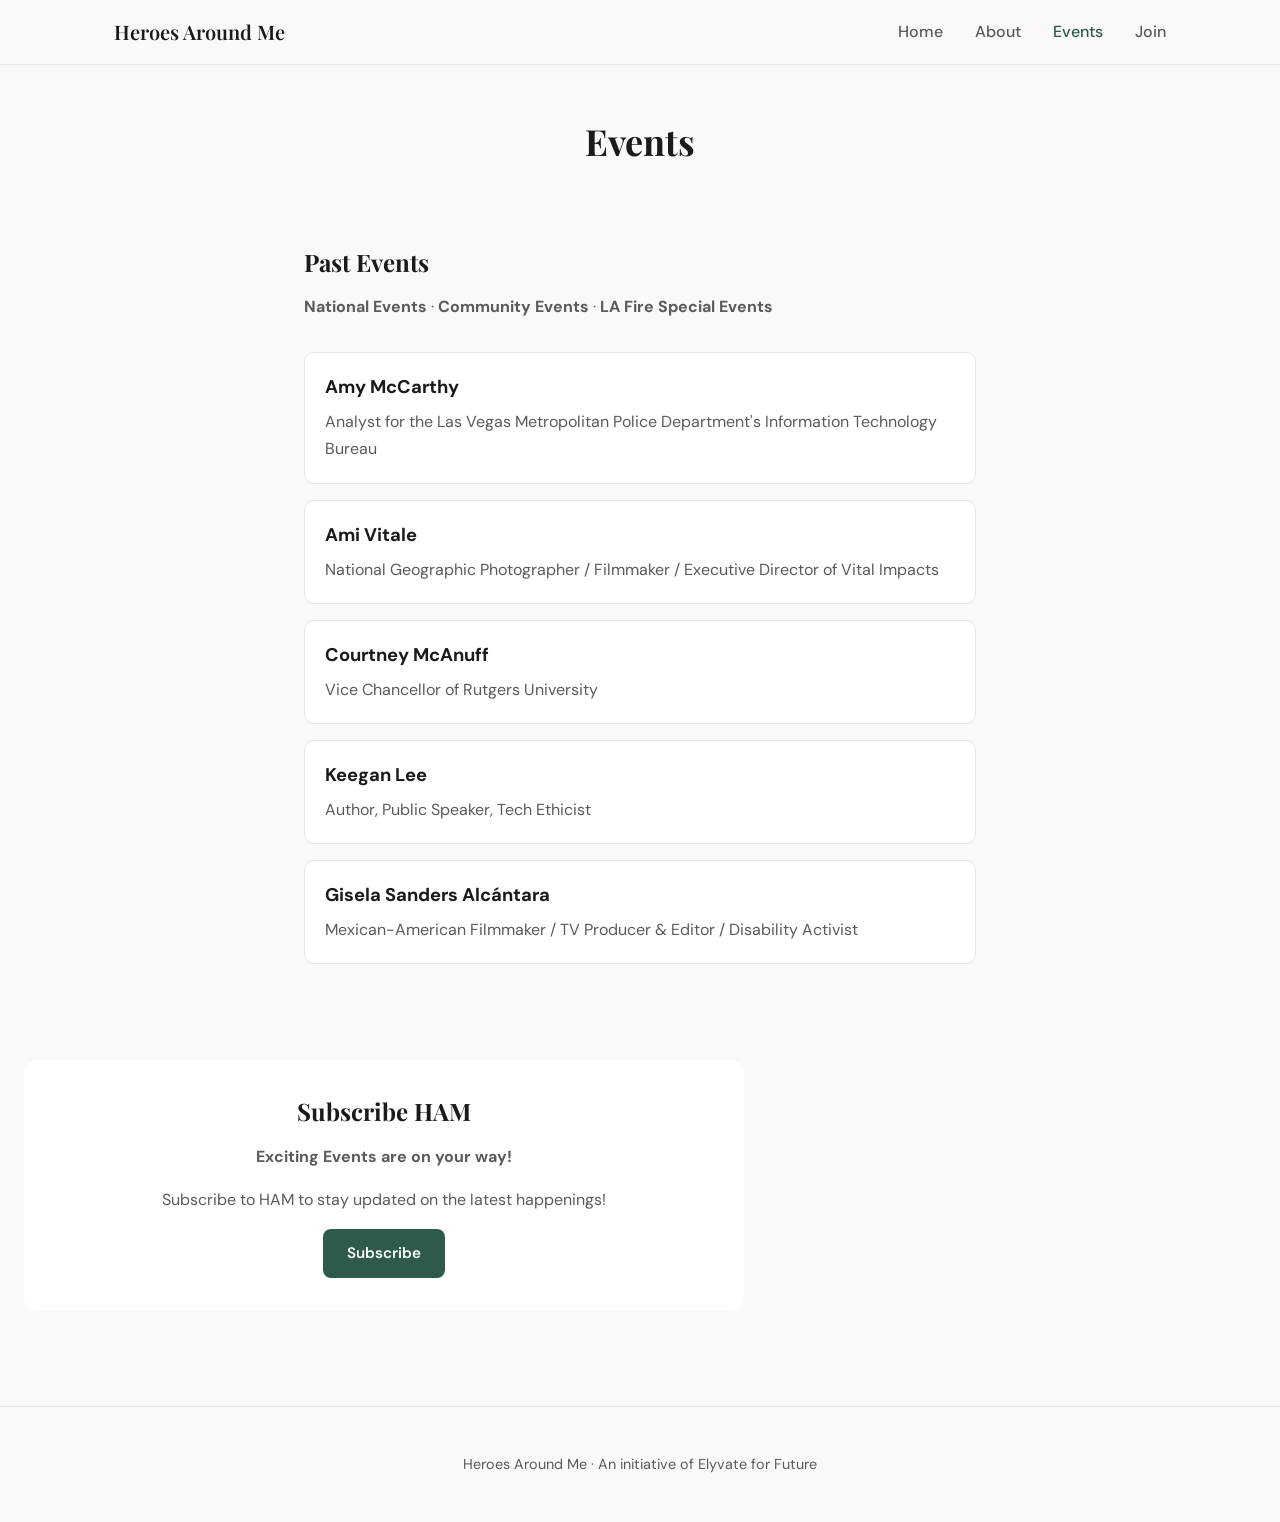
==== events.html @ 098ad3ad "Initial commit: Heroes Around Me website - Home, About, Events, Join pages Made-with: Cursor" ====
<!DOCTYPE html>
<html lang="en">
<head>
  <meta charset="UTF-8">
  <meta name="viewport" content="width=device-width, initial-scale=1">
  <title>EVENTS | Heroes Around Me</title>
  <link rel="icon" href="https://static.wixstatic.com/media/87d954_ff9240f6d186488fb4a03224f5905642%7Emv2.png/v1/fill/w_32%2Ch_32%2Clg_1%2Cusm_0.66_1.00_0.01/87d954_ff9240f6d186488fb4a03224f5905642%7Emv2.png" type="image/png">
  <link rel="stylesheet" href="css/style.css">
  <link rel="preconnect" href="https://fonts.googleapis.com">
  <link rel="preconnect" href="https://fonts.gstatic.com" crossorigin>
  <link href="https://fonts.googleapis.com/css2?family=DM+Sans:ital,opsz,wght@0,9..40,400;0,9..40,500;0,9..40,600;0,9..40,700&family=Playfair+Display:wght@600;700&display=swap" rel="stylesheet">
</head>
<body>
  <header class="site-header">
    <nav class="nav">
      <a href="index.html" class="logo">Heroes Around Me</a>
      <ul class="nav-links">
        <li><a href="index.html">Home</a></li>
        <li><a href="about.html">About</a></li>
        <li><a href="events.html" class="active">Events</a></li>
        <li><a href="join.html">Join</a></li>
      </ul>
      <button class="nav-toggle" aria-label="Toggle menu">
        <span></span><span></span><span></span>
      </button>
    </nav>
  </header>

  <main>
    <header class="page-header">
      <h1>Events</h1>
    </header>

    <section class="content-section">
      <h2>Past Events</h2>
      <p><strong>National Events</strong> · <strong>Community Events</strong> · <strong>LA Fire Special Events</strong></p>
      <div class="events-list">
        <div class="event-card">
          <h3>Amy McCarthy</h3>
          <p>Analyst for the Las Vegas Metropolitan Police Department's Information Technology Bureau</p>
        </div>
        <div class="event-card">
          <h3>Ami Vitale</h3>
          <p>National Geographic Photographer / Filmmaker / Executive Director of Vital Impacts</p>
        </div>
        <div class="event-card">
          <h3>Courtney McAnuff</h3>
          <p>Vice Chancellor of Rutgers University</p>
        </div>
        <div class="event-card">
          <h3>Keegan Lee</h3>
          <p>Author, Public Speaker, Tech Ethicist</p>
        </div>
        <div class="event-card">
          <h3>Gisela Sanders Alcántara</h3>
          <p>Mexican-American Filmmaker / TV Producer & Editor / Disability Activist</p>
        </div>
      </div>
    </section>

    <section class="content-section subscribe-section">
      <h2>Subscribe HAM</h2>
      <p><strong>Exciting Events are on your way!</strong></p>
      <p>Subscribe to HAM to stay updated on the latest happenings!</p>
      <a href="subscribe.html" class="btn btn-primary">Subscribe</a>
    </section>
  </main>

  <footer class="site-footer">
    <p>Heroes Around Me · An initiative of Elyvate for Future</p>
  </footer>

  <script src="js/main.js"></script>
</body>
</html>
---- css/style.css ----
/* Heroes Around Me - Website Styles */
:root {
  --color-bg: #faf9f7;
  --color-surface: #fff;
  --color-text: #1a1a1a;
  --color-text-muted: #5a5a5a;
  --color-accent: #2d5a4a;
  --color-accent-hover: #3d7a5a;
  --color-border: #e8e6e3;
  --font-display: 'Playfair Display', Georgia, serif;
  --font-body: 'DM Sans', -apple-system, sans-serif;
  --max-width: 720px;
  --header-height: 64px;
}

*, *::before, *::after { box-sizing: border-box; }
html { scroll-behavior: smooth; }
body {
  margin: 0;
  font-family: var(--font-body);
  font-size: 16px;
  line-height: 1.6;
  color: var(--color-text);
  background: var(--color-bg);
}

/* Header */
.site-header {
  position: sticky;
  top: 0;
  z-index: 100;
  background: rgba(250, 249, 247, 0.95);
  backdrop-filter: blur(8px);
  border-bottom: 1px solid var(--color-border);
}
.nav {
  max-width: 1100px;
  margin: 0 auto;
  padding: 0 1.5rem;
  height: var(--header-height);
  display: flex;
  align-items: center;
  justify-content: space-between;
}
.logo {
  font-family: var(--font-display);
  font-weight: 600;
  font-size: 1.25rem;
  color: var(--color-text);
  text-decoration: none;
}
.logo:hover { color: var(--color-accent); }
.nav-links {
  display: flex;
  list-style: none;
  margin: 0;
  padding: 0;
  gap: 2rem;
}
.nav-links a {
  color: var(--color-text-muted);
  text-decoration: none;
  font-weight: 500;
  transition: color 0.2s;
}
.nav-links a:hover,
.nav-links a[href].active { color: var(--color-accent); }

.nav-toggle {
  display: none;
  flex-direction: column;
  gap: 5px;
  background: none;
  border: none;
  cursor: pointer;
  padding: 8px;
}
.nav-toggle span {
  display: block;
  width: 24px;
  height: 2px;
  background: var(--color-text);
}

/* Main */
main { padding-bottom: 4rem; }

/* Hero */
.hero {
  max-width: var(--max-width);
  margin: 0 auto;
  padding: 4rem 1.5rem 3rem;
  text-align: center;
}
.hero h1 {
  font-family: var(--font-display);
  font-size: clamp(2rem, 5vw, 2.75rem);
  font-weight: 700;
  line-height: 1.2;
  margin: 0 0 1rem;
  color: var(--color-text);
}
.hero-sub {
  font-size: 1.1rem;
  color: var(--color-text-muted);
  max-width: 540px;
  margin: 0 auto 1.5rem;
}
.about-preview {
  max-width: var(--max-width);
  margin: 0 auto;
  padding: 3rem 1.5rem;
  text-align: center;
  background: var(--color-surface);
  border-radius: 12px;
  margin-inline: 1.5rem;
  box-shadow: 0 1px 3px rgba(0,0,0,0.06);
}
.about-preview h2 {
  font-family: var(--font-display);
  font-size: 1.75rem;
  margin: 0 0 0.5rem;
}
.about-preview h6 {
  font-family: var(--font-body);
  font-size: 0.95rem;
  font-weight: 400;
  color: var(--color-text-muted);
  margin: 0 0 1.5rem;
  line-height: 1.65;
}

/* Buttons */
.btn {
  display: inline-block;
  padding: 0.75rem 1.5rem;
  font-family: var(--font-body);
  font-weight: 600;
  font-size: 0.95rem;
  text-decoration: none;
  border-radius: 8px;
  transition: background 0.2s, color 0.2s;
  border: none;
  cursor: pointer;
}
.btn-primary {
  background: var(--color-accent);
  color: #fff;
}
.btn-primary:hover {
  background: var(--color-accent-hover);
  color: #fff;
}
.btn-secondary {
  background: transparent;
  color: var(--color-accent);
  border: 2px solid var(--color-accent);
}
.btn-secondary:hover {
  background: var(--color-accent);
  color: #fff;
}

/* Page content */
.page-header {
  max-width: var(--max-width);
  margin: 0 auto;
  padding: 3rem 1.5rem 2rem;
  text-align: center;
}
.page-header h1 {
  font-family: var(--font-display);
  font-size: 2.25rem;
  margin: 0 0 0.5rem;
}
.page-header .subtitle {
  font-size: 1rem;
  color: var(--color-text-muted);
}
.content-section {
  max-width: var(--max-width);
  margin: 0 auto;
  padding: 0 1.5rem 2rem;
}
.content-section h2 {
  font-family: var(--font-display);
  font-size: 1.5rem;
  margin: 2rem 0 0.75rem;
}
.content-section h3 {
  font-size: 1.15rem;
  margin: 1.5rem 0 0.5rem;
}
.content-section p {
  color: var(--color-text-muted);
  margin: 0 0 1rem;
  line-height: 1.7;
}
.content-section h6 {
  font-size: 0.9rem;
  font-weight: 400;
  color: var(--color-text-muted);
  margin: 0 0 1rem;
  line-height: 1.65;
}

/* Join roles grid */
.roles-grid {
  display: grid;
  grid-template-columns: repeat(auto-fill, minmax(200px, 1fr));
  gap: 1rem;
  margin: 2rem 0;
}
.role-card {
  background: var(--color-surface);
  padding: 1.25rem;
  border-radius: 10px;
  border: 1px solid var(--color-border);
}
.role-card h3 { margin-top: 0; }

/* Events list */
.events-list {
  display: flex;
  flex-direction: column;
  gap: 1rem;
  margin: 2rem 0;
}
.event-card {
  background: var(--color-surface);
  padding: 1.25rem;
  border-radius: 10px;
  border: 1px solid var(--color-border);
}
.event-card h3 { margin: 0 0 0.35rem; }
.event-card p { margin: 0; }
.subscribe-section {
  text-align: center;
  padding: 2rem 1.5rem;
  background: var(--color-surface);
  border-radius: 12px;
  margin: 2rem 1.5rem;
}
.subscribe-section h2 { margin-top: 0; }

/* Team section */
.team-grid {
  display: grid;
  grid-template-columns: repeat(auto-fill, minmax(220px, 1fr));
  gap: 1.5rem;
  margin: 2rem 0;
}
.team-card {
  background: var(--color-surface);
  padding: 1.5rem;
  border-radius: 10px;
  text-align: center;
  border: 1px solid var(--color-border);
}
.team-card h3 { margin: 0 0 0.25rem; }
.team-card .role { color: var(--color-accent); font-weight: 600; font-size: 0.9rem; }

/* Footer */
.site-footer {
  text-align: center;
  padding: 2rem 1.5rem;
  border-top: 1px solid var(--color-border);
  color: var(--color-text-muted);
  font-size: 0.9rem;
}

/* Mobile */
@media (max-width: 640px) {
  .nav-links {
    position: fixed;
    top: var(--header-height);
    left: 0;
    right: 0;
    background: var(--color-surface);
    flex-direction: column;
    padding: 1rem;
    gap: 0;
    border-bottom: 1px solid var(--color-border);
    transform: translateY(-100%);
    opacity: 0;
    visibility: hidden;
    transition: transform 0.2s, opacity 0.2s, visibility 0.2s;
  }
  .nav-links.open {
    transform: translateY(0);
    opacity: 1;
    visibility: visible;
  }
  .nav-links li { padding: 0.75rem 0; }
  .nav-toggle { display: flex; }
}
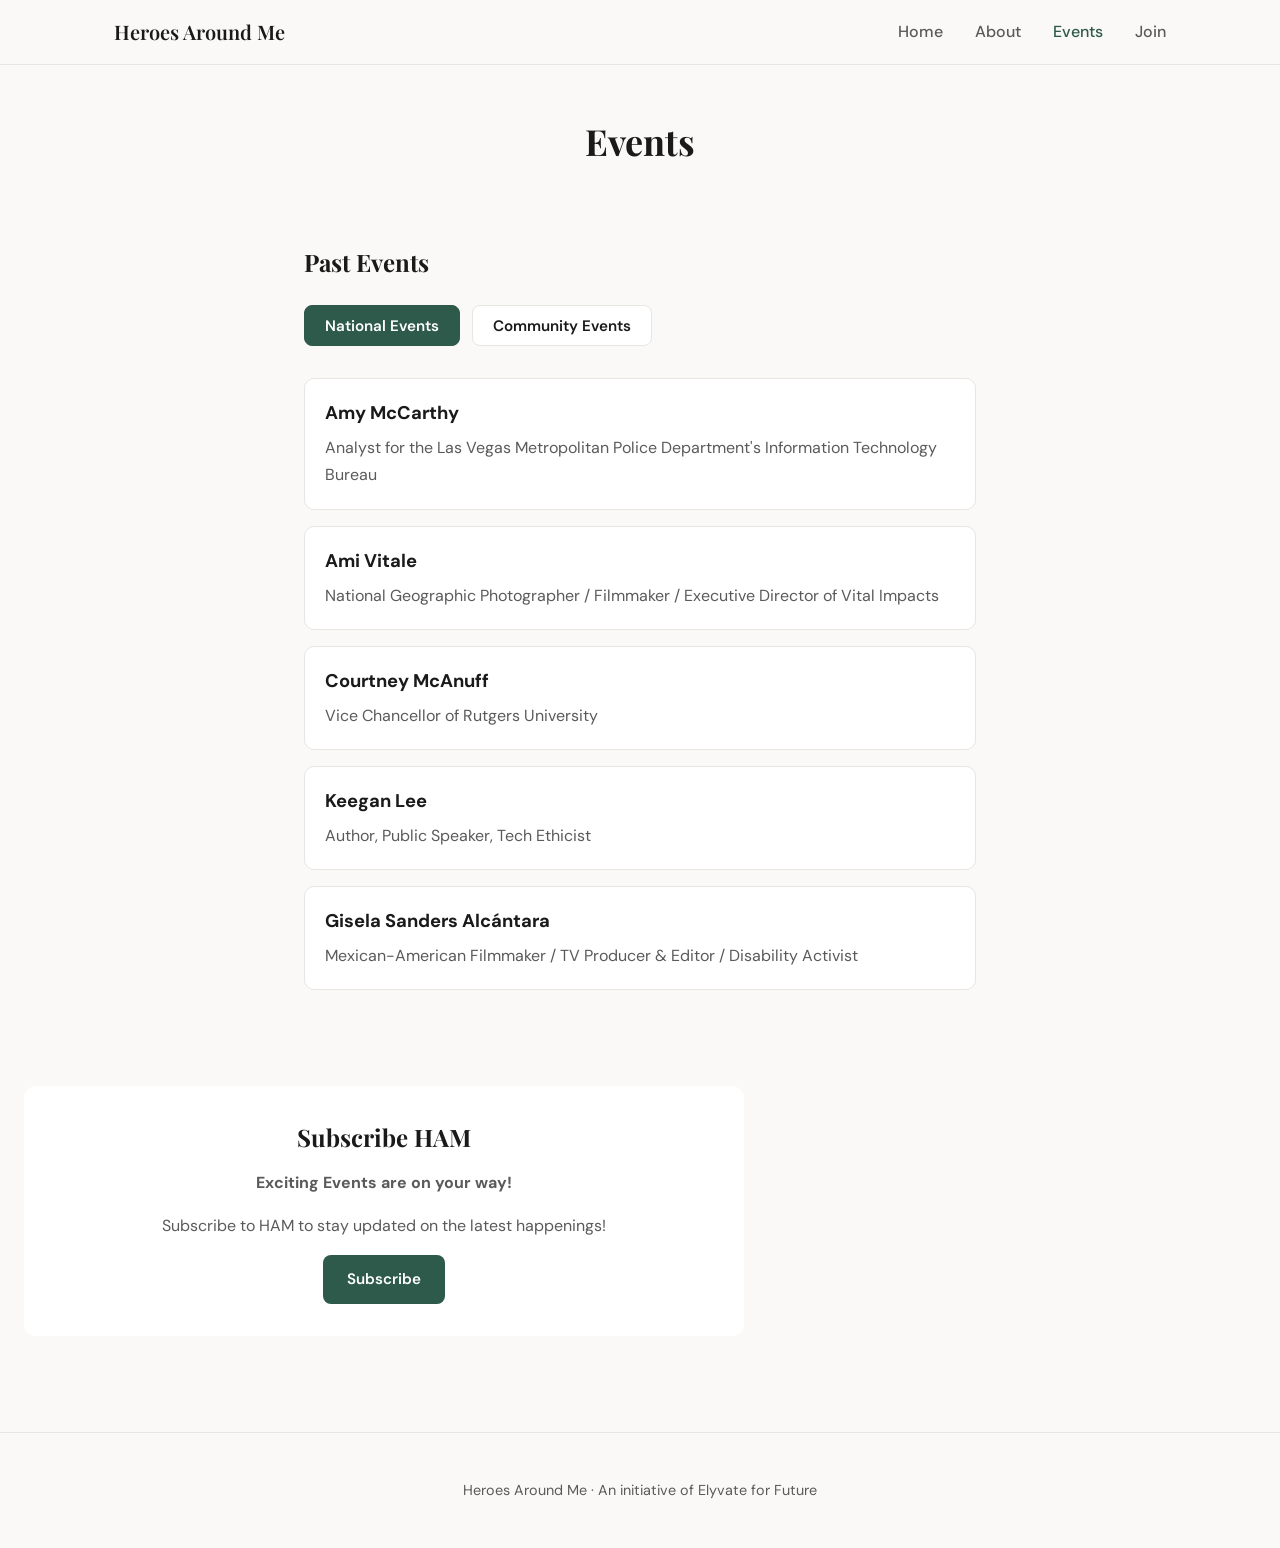
==== commit a924cf69: "Add events tabs, team portraits, and GitHub push guidance. National and community events switch on o" ====
--- a/events.html
+++ b/events.html
@@ -33,28 +33,36 @@
 
     <section class="content-section">
       <h2>Past Events</h2>
-      <p><strong>National Events</strong> · <strong>Community Events</strong> · <strong>LA Fire Special Events</strong></p>
-      <div class="events-list">
-        <div class="event-card">
-          <h3>Amy McCarthy</h3>
-          <p>Analyst for the Las Vegas Metropolitan Police Department's Information Technology Bureau</p>
+      <div class="events-tabs" role="tablist" aria-label="Event categories">
+        <button type="button" class="events-tab is-active" role="tab" id="tab-national" aria-controls="panel-national" aria-selected="true" data-tab="national">National Events</button>
+        <button type="button" class="events-tab" role="tab" id="tab-community" aria-controls="panel-community" aria-selected="false" data-tab="community">Community Events</button>
+      </div>
+      <div class="events-panel" id="panel-national" role="tabpanel" aria-labelledby="tab-national" data-panel="national">
+        <div class="events-list">
+          <div class="event-card">
+            <h3>Amy McCarthy</h3>
+            <p>Analyst for the Las Vegas Metropolitan Police Department's Information Technology Bureau</p>
+          </div>
+          <div class="event-card">
+            <h3>Ami Vitale</h3>
+            <p>National Geographic Photographer / Filmmaker / Executive Director of Vital Impacts</p>
+          </div>
+          <div class="event-card">
+            <h3>Courtney McAnuff</h3>
+            <p>Vice Chancellor of Rutgers University</p>
+          </div>
+          <div class="event-card">
+            <h3>Keegan Lee</h3>
+            <p>Author, Public Speaker, Tech Ethicist</p>
+          </div>
+          <div class="event-card">
+            <h3>Gisela Sanders Alcántara</h3>
+            <p>Mexican-American Filmmaker / TV Producer & Editor / Disability Activist</p>
+          </div>
         </div>
-        <div class="event-card">
-          <h3>Ami Vitale</h3>
-          <p>National Geographic Photographer / Filmmaker / Executive Director of Vital Impacts</p>
-        </div>
-        <div class="event-card">
-          <h3>Courtney McAnuff</h3>
-          <p>Vice Chancellor of Rutgers University</p>
-        </div>
-        <div class="event-card">
-          <h3>Keegan Lee</h3>
-          <p>Author, Public Speaker, Tech Ethicist</p>
-        </div>
-        <div class="event-card">
-          <h3>Gisela Sanders Alcántara</h3>
-          <p>Mexican-American Filmmaker / TV Producer & Editor / Disability Activist</p>
-        </div>
+      </div>
+      <div class="events-panel is-hidden" id="panel-community" role="tabpanel" aria-labelledby="tab-community" data-panel="community" hidden>
+        <p class="events-empty">No community events listed yet.</p>
       </div>
     </section>
 
--- a/css/style.css
+++ b/css/style.css
@@ -219,6 +219,45 @@
 }
 .role-card h3 { margin-top: 0; }
 
+/* Events tabs */
+.events-tabs {
+  display: flex;
+  flex-wrap: wrap;
+  gap: 0.75rem;
+  margin: 1.5rem 0 1rem;
+}
+.events-tab {
+  font-family: inherit;
+  font-size: 0.95rem;
+  font-weight: 600;
+  padding: 0.6rem 1.25rem;
+  border-radius: 8px;
+  border: 1px solid var(--color-border);
+  background: var(--color-surface);
+  color: var(--color-text);
+  cursor: pointer;
+  transition: background 0.2s, border-color 0.2s, color 0.2s;
+}
+.events-panel.is-hidden,
+.events-panel[hidden] {
+  display: none !important;
+}
+.events-tab:hover {
+  border-color: var(--color-accent);
+  color: var(--color-accent);
+}
+.events-tab.is-active {
+  background: var(--color-accent);
+  border-color: var(--color-accent);
+  color: #fff;
+}
+.events-empty {
+  color: var(--color-text-muted);
+  text-align: center;
+  padding: 2rem 1rem;
+  margin: 2rem 0;
+}
+
 /* Events list */
 .events-list {
   display: flex;
@@ -256,6 +295,14 @@
   border-radius: 10px;
   text-align: center;
   border: 1px solid var(--color-border);
+}
+.team-card img {
+  width: 140px;
+  height: 140px;
+  border-radius: 50%;
+  object-fit: cover;
+  display: block;
+  margin: 0 auto 1rem;
 }
 .team-card h3 { margin: 0 0 0.25rem; }
 .team-card .role { color: var(--color-accent); font-weight: 600; font-size: 0.9rem; }
